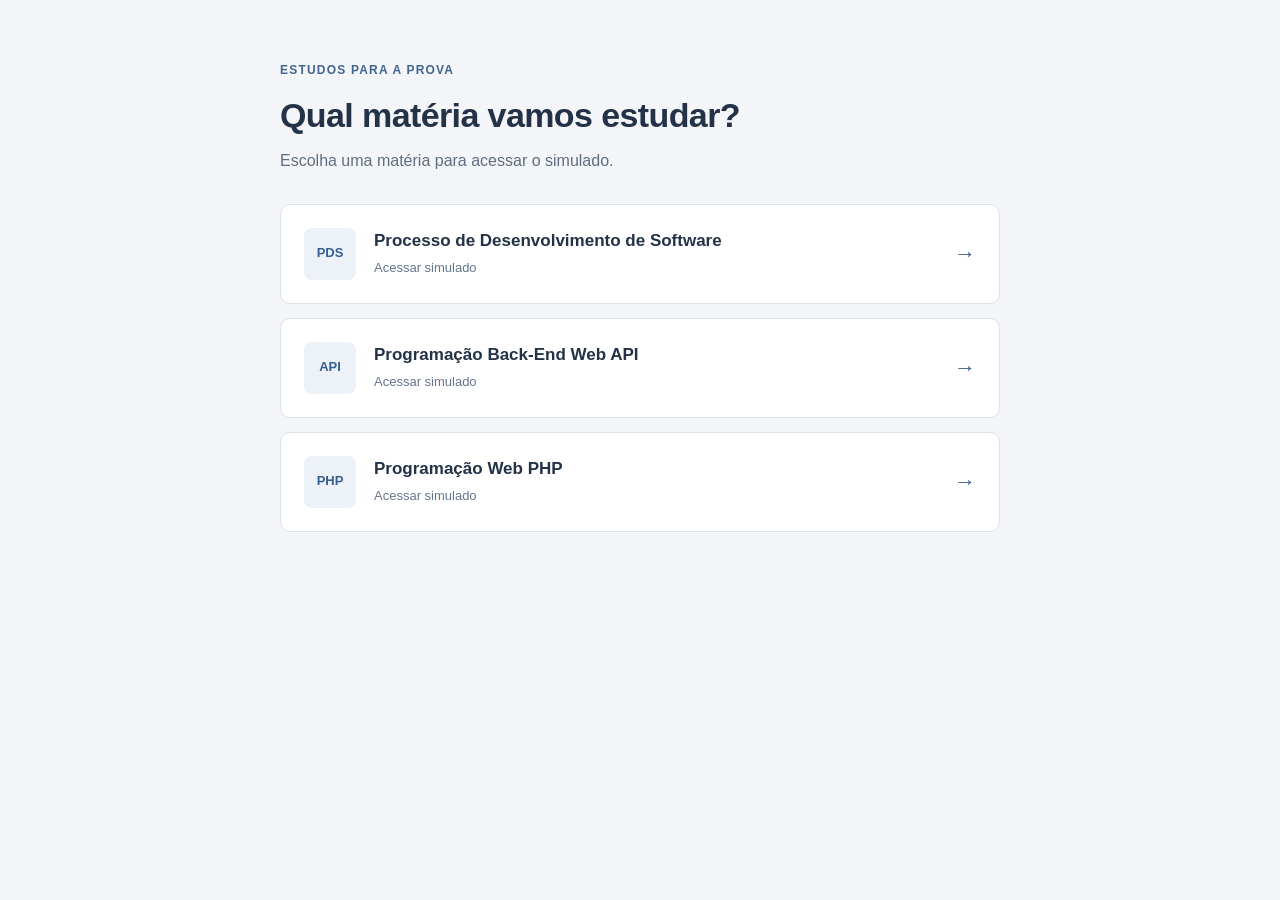
==== index.html @ 702bc62c "Adiciona site de estudos e simulado PHP" ====
<!DOCTYPE html>
<html lang="pt-BR">
<head>
  <meta charset="UTF-8">
  <meta name="viewport" content="width=device-width, initial-scale=1.0">
  <meta name="description" content="Escolha uma matéria e acesse o simulado para estudar para a prova.">
  <title>Estudos para a prova</title>
  <link rel="stylesheet" href="styles.css">
</head>
<body>
  <main class="container">
    <header class="intro">
      <span class="label">ESTUDOS PARA A PROVA</span>
      <h1>Qual matéria vamos estudar?</h1>
      <p>Escolha uma matéria para acessar o simulado.</p>
    </header>

    <nav class="materias" aria-label="Escolha uma matéria">
      <a class="materia" href="Processo%20de%20Desenvolvimento%20de%20Software/index.html">
        <span class="sigla" aria-hidden="true">PDS</span>
        <span class="materia-texto"><span class="materia-nome">Processo de Desenvolvimento de Software</span><span class="materia-acao">Acessar simulado</span></span>
        <span class="seta" aria-hidden="true">→</span>
      </a>
      <a class="materia" href="Programa%C3%A7%C3%A3o%20Back-EndWeb%20API/index.html">
        <span class="sigla" aria-hidden="true">API</span>
        <span class="materia-texto"><span class="materia-nome">Programação Back-End Web API</span><span class="materia-acao">Acessar simulado</span></span>
        <span class="seta" aria-hidden="true">→</span>
      </a>
      <a class="materia" href="Programa%C3%A7%C3%A3o%20Web%20PHP/index.html">
        <span class="sigla" aria-hidden="true">PHP</span>
        <span class="materia-texto"><span class="materia-nome">Programação Web PHP</span><span class="materia-acao">Acessar simulado</span></span>
        <span class="seta" aria-hidden="true">→</span>
      </a>
    </nav>
  </main>
</body>
</html>
---- styles.css ----
* { box-sizing: border-box; }
:root { font-family: "Segoe UI", Arial, sans-serif; color: #243247; background: #f3f5f8; line-height: 1.6; color-scheme: light; }
body { margin: 0; padding: 56px 20px; }
.container { max-width: 720px; margin: 0 auto; }
.intro { margin-bottom: 30px; }
.label { color: #426590; font-size: 12px; letter-spacing: 1.2px; font-weight: 700; }
h1 { font-size: clamp(26px, 4vw, 34px); line-height: 1.25; letter-spacing: -.6px; margin: 12px 0; }
p { margin: 0; color: #606d7e; }
.materias { display: grid; gap: 14px; }
.materia { display: flex; align-items: center; gap: 18px; padding: 23px; background: #fff; border: 1px solid #dce2e9; border-radius: 10px; text-decoration: none; color: inherit; transition: border-color .15s, background-color .15s; }
.materia:hover { border-color: #7695bc; background: #fbfcff; }
.sigla { flex: 0 0 52px; height: 52px; display: grid; place-items: center; border-radius: 8px; background: #edf2f9; color: #365f91; font-size: 13px; font-weight: 700; }
.materia-texto { flex: 1; min-width: 0; }
.materia-nome { display: block; font-size: 17px; font-weight: 600; line-height: 1.4; }
.materia-acao { display: block; margin-top: 5px; font-size: 13px; color: #65758b; }
.seta { color: #426590; font-size: 22px; }
a:focus-visible { outline: 3px solid #386db0; outline-offset: 4px; }
.voltar { display: inline-block; margin-bottom: 28px; color: #365f91; text-decoration: none; font-size: 14px; }
.voltar:hover { text-decoration: underline; }
.aviso { background: #fff; border: 1px solid #dce2e9; border-radius: 10px; padding: 28px; }
.aviso h2 { font-size: 19px; margin: 0 0 8px; }
@media (max-width: 480px) { body { padding: 32px 16px; } .materia { padding: 18px 16px; gap: 12px; } .sigla { flex-basis: 44px; height: 44px; font-size: 12px; } .materia-nome { font-size: 16px; } .aviso { padding: 22px; } }
@media (prefers-reduced-motion: reduce) { .materia { transition: none; } }
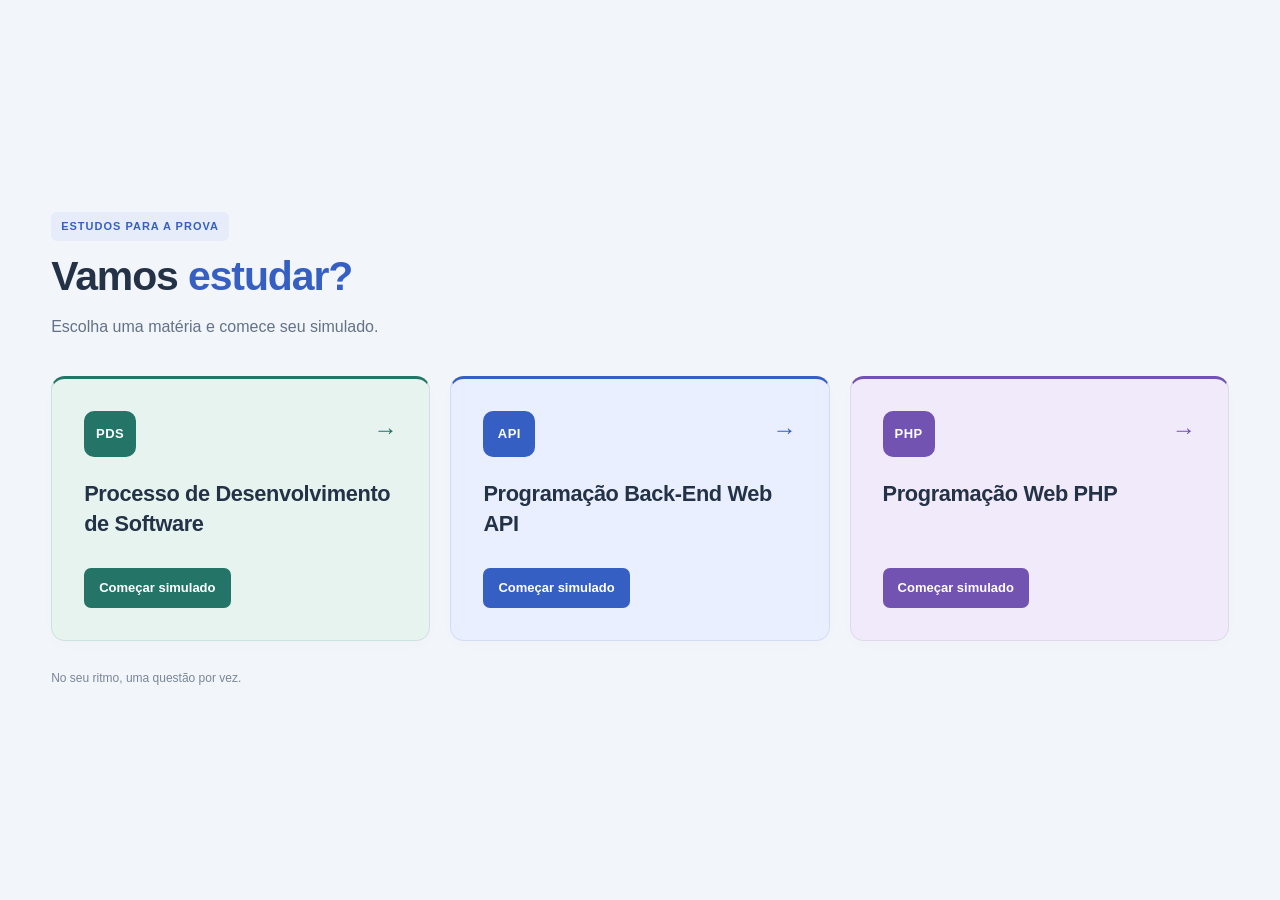
==== commit 2df0b7c6: "Melhora visual e responsividade dos simulados" ====
--- a/index.html
+++ b/index.html
@@ -5,33 +5,34 @@
   <meta name="viewport" content="width=device-width, initial-scale=1.0">
   <meta name="description" content="Escolha uma matéria e acesse o simulado para estudar para a prova.">
   <title>Estudos para a prova</title>
-  <link rel="stylesheet" href="styles.css">
+  <link rel="stylesheet" href="styles.css?v=7">
 </head>
 <body>
-  <main class="container">
+  <main class="container home">
     <header class="intro">
       <span class="label">ESTUDOS PARA A PROVA</span>
-      <h1>Qual matéria vamos estudar?</h1>
-      <p>Escolha uma matéria para acessar o simulado.</p>
+      <h1>Vamos <span>estudar?</span></h1>
+      <p>Escolha uma matéria e comece seu simulado.</p>
     </header>
 
     <nav class="materias" aria-label="Escolha uma matéria">
       <a class="materia" href="Processo%20de%20Desenvolvimento%20de%20Software/index.html">
         <span class="sigla" aria-hidden="true">PDS</span>
-        <span class="materia-texto"><span class="materia-nome">Processo de Desenvolvimento de Software</span><span class="materia-acao">Acessar simulado</span></span>
+        <span class="materia-texto"><span class="materia-nome">Processo de Desenvolvimento de Software</span><span class="materia-acao">Começar simulado</span></span>
         <span class="seta" aria-hidden="true">→</span>
       </a>
       <a class="materia" href="Programa%C3%A7%C3%A3o%20Back-EndWeb%20API/index.html">
         <span class="sigla" aria-hidden="true">API</span>
-        <span class="materia-texto"><span class="materia-nome">Programação Back-End Web API</span><span class="materia-acao">Acessar simulado</span></span>
+        <span class="materia-texto"><span class="materia-nome">Programação Back-End Web API</span><span class="materia-acao">Começar simulado</span></span>
         <span class="seta" aria-hidden="true">→</span>
       </a>
       <a class="materia" href="Programa%C3%A7%C3%A3o%20Web%20PHP/index.html">
         <span class="sigla" aria-hidden="true">PHP</span>
-        <span class="materia-texto"><span class="materia-nome">Programação Web PHP</span><span class="materia-acao">Acessar simulado</span></span>
+        <span class="materia-texto"><span class="materia-nome">Programação Web PHP</span><span class="materia-acao">Começar simulado</span></span>
         <span class="seta" aria-hidden="true">→</span>
       </a>
     </nav>
+    <p class="home-nota">No seu ritmo, uma questão por vez.</p>
   </main>
 </body>
 </html>
--- a/styles.css
+++ b/styles.css
@@ -1,23 +1,53 @@
 * { box-sizing: border-box; }
-:root { font-family: "Segoe UI", Arial, sans-serif; color: #243247; background: #f3f5f8; line-height: 1.6; color-scheme: light; }
-body { margin: 0; padding: 56px 20px; }
-.container { max-width: 720px; margin: 0 auto; }
-.intro { margin-bottom: 30px; }
-.label { color: #426590; font-size: 12px; letter-spacing: 1.2px; font-weight: 700; }
-h1 { font-size: clamp(26px, 4vw, 34px); line-height: 1.25; letter-spacing: -.6px; margin: 12px 0; }
-p { margin: 0; color: #606d7e; }
-.materias { display: grid; gap: 14px; }
-.materia { display: flex; align-items: center; gap: 18px; padding: 23px; background: #fff; border: 1px solid #dce2e9; border-radius: 10px; text-decoration: none; color: inherit; transition: border-color .15s, background-color .15s; }
-.materia:hover { border-color: #7695bc; background: #fbfcff; }
-.sigla { flex: 0 0 52px; height: 52px; display: grid; place-items: center; border-radius: 8px; background: #edf2f9; color: #365f91; font-size: 13px; font-weight: 700; }
-.materia-texto { flex: 1; min-width: 0; }
-.materia-nome { display: block; font-size: 17px; font-weight: 600; line-height: 1.4; }
-.materia-acao { display: block; margin-top: 5px; font-size: 13px; color: #65758b; }
-.seta { color: #426590; font-size: 22px; }
-a:focus-visible { outline: 3px solid #386db0; outline-offset: 4px; }
-.voltar { display: inline-block; margin-bottom: 28px; color: #365f91; text-decoration: none; font-size: 14px; }
-.voltar:hover { text-decoration: underline; }
-.aviso { background: #fff; border: 1px solid #dce2e9; border-radius: 10px; padding: 28px; }
-.aviso h2 { font-size: 19px; margin: 0 0 8px; }
-@media (max-width: 480px) { body { padding: 32px 16px; } .materia { padding: 18px 16px; gap: 12px; } .sigla { flex-basis: 44px; height: 44px; font-size: 12px; } .materia-nome { font-size: 16px; } .aviso { padding: 22px; } }
-@media (prefers-reduced-motion: reduce) { .materia { transition: none; } }
+:root {
+  color-scheme: light;
+  font-family: "Segoe UI", Arial, sans-serif;
+  color: #233247;
+  background: #f2f5fa;
+  line-height: 1.55;
+  --destaque: #365fc4;
+  --suave: #edf2ff;
+  --borda: #dfe5ef;
+  --texto: #233247;
+  --muted: #647287;
+}
+body { margin: 0; padding: clamp(20px, 4vh, 48px) clamp(16px, 4vw, 64px); }
+.container { width: 100%; max-width: 1200px; margin-inline: auto; }
+h1 { font-size: clamp(28px, 3.2vw, 42px); letter-spacing: -1.1px; line-height: 1.17; margin: 12px 0 14px; font-weight: 700; }
+p { margin: 0; color: var(--muted); }
+.label { color: var(--destaque); font-size: 11px; letter-spacing: 1.5px; font-weight: 750; }
+.intro { margin-bottom: 26px; }
+a:focus-visible, button:focus-visible, summary:focus-visible, pre:focus-visible { outline: 3px solid var(--destaque); outline-offset: 4px; }
+.voltar { display: inline-flex; align-items: center; gap: 7px; color: var(--muted); font-size: 13px; text-decoration: none; margin-bottom: 20px; }
+.voltar:hover { color: var(--destaque); }
+.home { min-height: calc(100svh - 2 * clamp(20px, 4vh, 48px)); display: flex; flex-direction: column; justify-content: center; padding-block: 24px; }
+.home .intro { max-width: 760px; margin-bottom: clamp(24px, 4vh, 42px); }
+.home .intro p { font-size: 16px; }
+.home h1 span { color: var(--destaque); }
+.home .label { display: inline-block; padding: 6px 10px; background: #e6ecfa; border-radius: 6px; letter-spacing: 1px; }
+.materias { display: grid; grid-template-columns: repeat(3, minmax(0, 1fr)); gap: 20px; }
+.materia { --cor: #247568; --fundo: #e7f3ef; display: flex; align-items: flex-start; flex-wrap: wrap; gap: 22px; padding: clamp(22px, 2.5vw, 32px); border: 1px solid color-mix(in srgb, var(--cor) 22%, white); border-top: 3px solid var(--cor); border-radius: 14px; color: var(--texto); background: var(--fundo); text-decoration: none; box-shadow: 0 4px 14px #23324704; transition: border-color .16s, box-shadow .16s, transform .16s; }
+.materia:nth-child(2) { --cor: #365fc4; --fundo: #e9efff; }
+.materia:nth-child(3) { --cor: #7253b1; --fundo: #f0eafa; }
+.materia:hover { border-color: var(--cor); box-shadow: 0 8px 24px #2332470b; transform: translateY(-2px); }
+.sigla { display: grid; place-items: center; width: 52px; height: 46px; background: var(--cor); border-radius: 10px; color: #fff; font-size: 13px; font-weight: 750; letter-spacing: .5px; }
+.materia-texto { order: 3; flex: 0 0 100%; min-width: 0; }
+.materia-nome { display: block; font-size: clamp(18px, 1.7vw, 22px); font-weight: 650; letter-spacing: -.35px; line-height: 1.4; min-height: 3em; }
+.materia-acao { display: inline-flex; color: #fff; background: var(--cor); font-size: 13px; font-weight: 600; margin-top: 24px; padding: 10px 15px; border-radius: 7px; }
+.seta { margin-left: auto; color: var(--cor); font-size: 24px; }
+.home-nota { margin-top: 28px; font-size: 12px; color: #7a8698; }
+[hidden] { display: none !important; }
+@media (max-width: 760px) {
+  .materias { grid-template-columns: 1fr; gap: 12px; }
+  .home { padding-block: 12px; }
+  .home .intro { margin-bottom: 24px; }
+  .materia { flex-wrap: nowrap; align-items: center; gap: 16px; padding: 20px; border-top-width: 1px; border-left: 3px solid var(--cor); }
+  .sigla { flex: 0 0 46px; height: 44px; }
+  .materia-texto { order: initial; flex: 1; }
+  .materia-nome { min-height: 0; font-size: 17px; }
+  .materia-acao { margin-top: 5px; padding: 0; border: 0; border-radius: 0; background: transparent; color: var(--cor); font-size: 12px; }
+  .seta { font-size: 21px; }
+  .home-nota { margin-top: 20px; }
+}
+@media (max-width: 380px) { .home { padding-block: 0; } .materia { padding: 15px 12px; gap: 11px; } .materia-nome { font-size: 15px; } .sigla { flex-basis: 39px; font-size: 11px; } }
+@media (prefers-reduced-motion: reduce) { *, *::before, *::after { scroll-behavior: auto !important; transition: none !important; } .materia:hover { transform: none; } }
